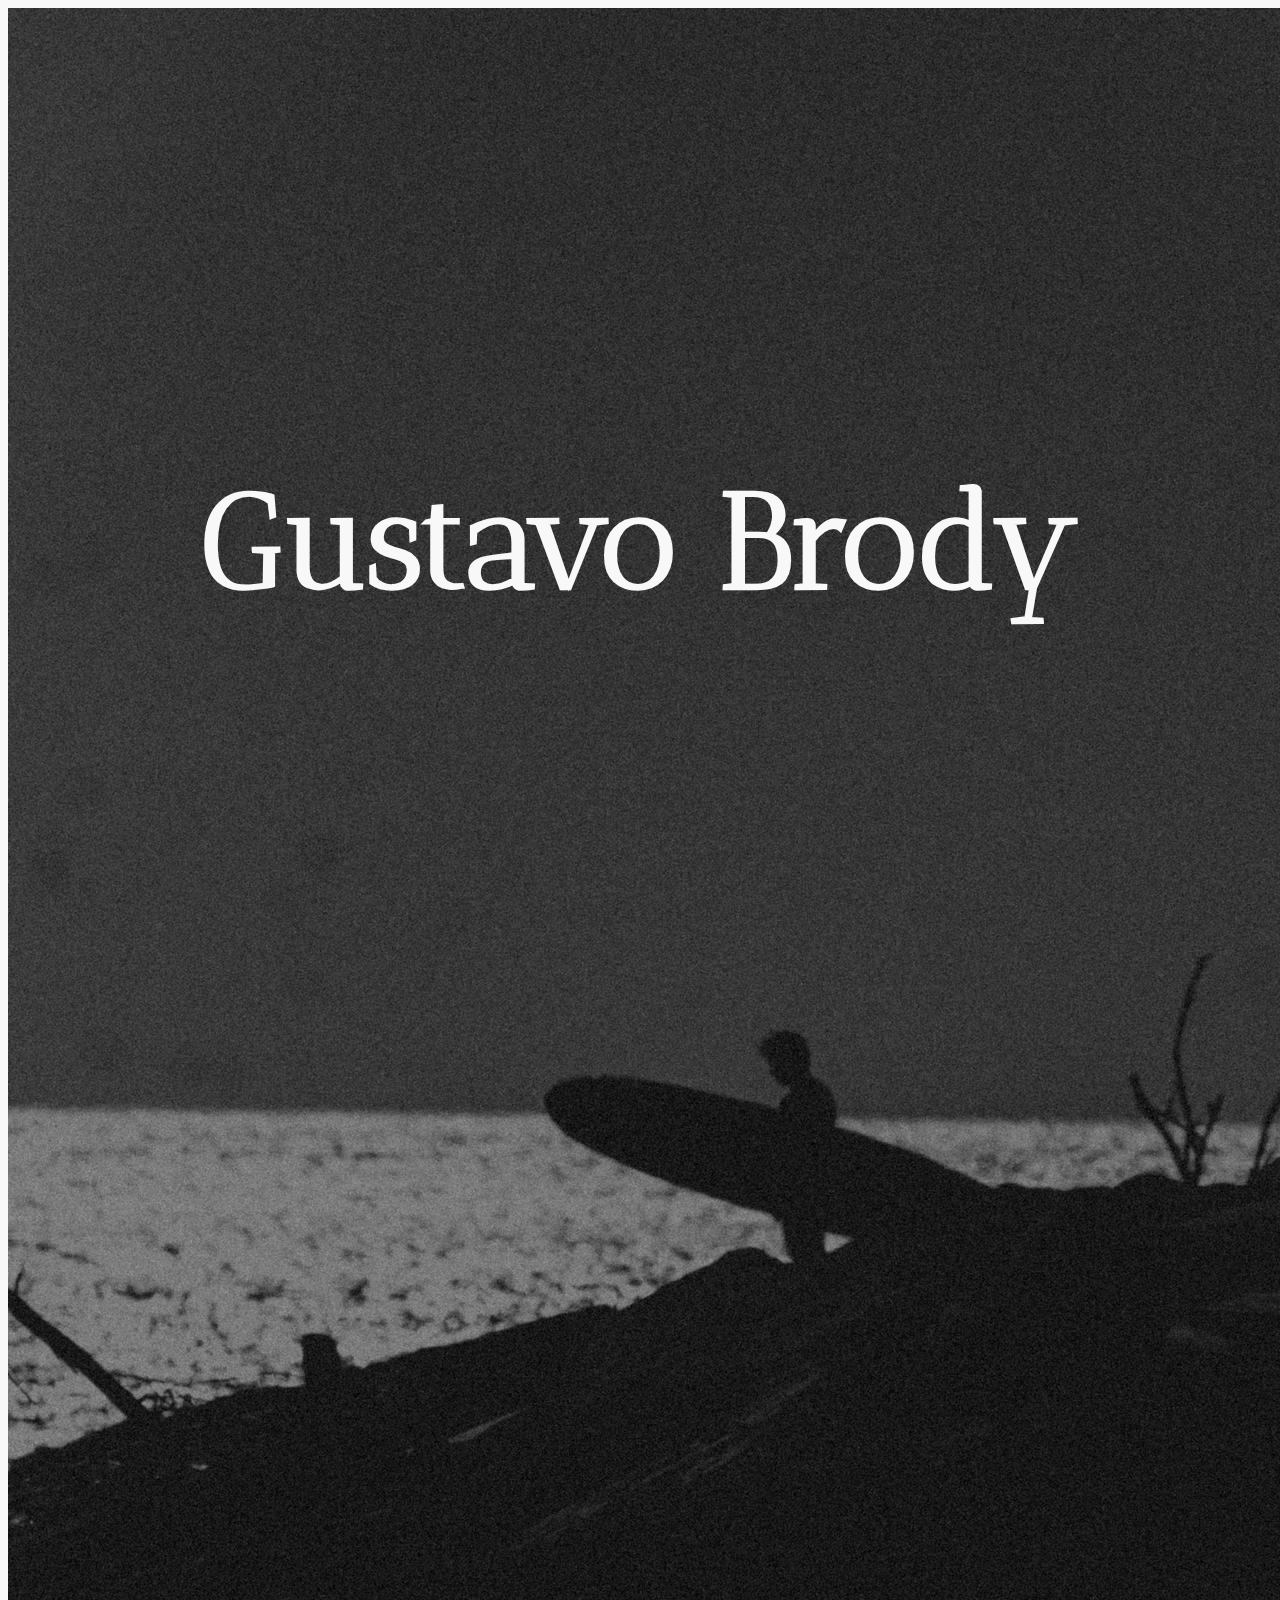
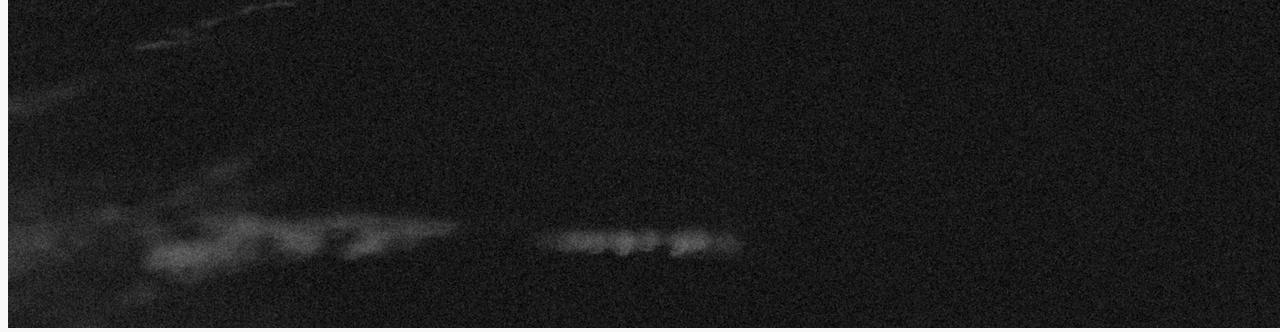
==== index.html @ 8622741b "About and Landing Page Done" ====
<!DOCTYPE html>
<html lang="en">
  <head>
    <!-- Required meta tags -->
    <meta charset="utf-8" />
    <meta name="viewport" content="width=device-width, initial-scale=1" />

    <!-- Bootstrap CSS -->
    <link
      href="https://cdn.jsdelivr.net/npm/bootstrap@5.0.2/dist/css/bootstrap.min.css"
      rel="stylesheet"
      integrity="sha384-EVSTQN3/azprG1Anm3QDgpJLIm9Nao0Yz1ztcQTwFspd3yD65VohhpuuCOmLASjC"
      crossorigin="anonymous"
    />
    <!-- Custom CSS -->
    <link rel="stylesheet" href="custom.css" />

    <title>Gustavo Brody</title>
  </head>
  <body>
    <header></header>
    <main class="container-fluid m-0 p-0">
      <section class="landing-page">
        <div class="row h-100 m-0 align-items-center">
          <div class="col-4 p-0"></div>
          <div class="col-4 p-0">
            <h1 class="centered">Gustavo Brody</h1>
            <img
              src="img/euricoPier.jfif"
              alt="Surfer on a pier"
              class="img-fluid"
            />
          </div>
          <div class="col-4 p-0"></div>
        </div>
      </section>
    </main>
    <footer></footer>

    <!-- Optional JavaScript; choose one of the two! -->

    <!-- Option 1: Bootstrap Bundle with Popper -->
    <script
      src="https://cdn.jsdelivr.net/npm/bootstrap@5.0.2/dist/js/bootstrap.bundle.min.js"
      integrity="sha384-MrcW6ZMFYlzcLA8Nl+NtUVF0sA7MsXsP1UyJoMp4YLEuNSfAP+JcXn/tWtIaxVXM"
      crossorigin="anonymous"
    ></script>

    <!-- Option 2: Separate Popper and Bootstrap JS -->
    <!--
    <script src="https://cdn.jsdelivr.net/npm/@popperjs/core@2.9.2/dist/umd/popper.min.js" integrity="sha384-IQsoLXl5PILFhosVNubq5LC7Qb9DXgDA9i+tQ8Zj3iwWAwPtgFTxbJ8NT4GN1R8p" crossorigin="anonymous"></script>
    <script src="https://cdn.jsdelivr.net/npm/bootstrap@5.0.2/dist/js/bootstrap.min.js" integrity="sha384-cVKIPhGWiC2Al4u+LWgxfKTRIcfu0JTxR+EQDz/bgldoEyl4H0zUF0QKbrJ0EcQF" crossorigin="anonymous"></script>
    -->
  </body>
</html>
---- custom.css ----
@font-face {
  font-family: Antic;
  src: url("fonts/AnticDidone-Regular.ttf");
}

h1 {
  font-size: 136px;
}

.h2 {
  font-size: 24px;
}

body {
  font-family: Antic;
  color: black;
  background-color: #f8f8f8;
}

/*        */
/* Navbar */
/*        */
.navbar {
  height: 100px;
  color: black !important;
  font-family: Antic;
}
.navbar-brand {
  font-size: 24px;
  margin-left: -25px;
  line-height: 85%;
}
.navbar-nav li:last-child {
  padding-left: 57px;
}
.navbar-nav li a {
  font-size: 16px;
}
.navbar-brand,
.navbar-nav li a {
  color: black !important;
  font-family: Antic;
}

/*              */
/* Landing Page */
/*              */
.landing-page {
  height: 100vh;
  background-color: black;
  color: #f8f8f8;
}

.centered {
  position: absolute;
  /* horizontal center */
  margin-left: auto;
  margin-right: auto;
  left: 0;
  right: 0;
  text-align: center;
  /* verical center */
  top: 50%;
  transform: translateY(-50%);
}

/*              */
/* About Page   */
/*              */

.ig-big {
  width: 37px;
  margin-top: 100px;
  margin-bottom: 35px;
  display: block;
}
.ig-small {
  width: 20px;
  display: block;
}

.about-row {
  margin-top: 55px;
  margin-bottom: 100px;
}

.small-divisor {
  margin-left: 60px;
  width: 9px;
  background-color: black;
}

/*        */
/* footer */
/*        */
footer {
  height: 100px;
}
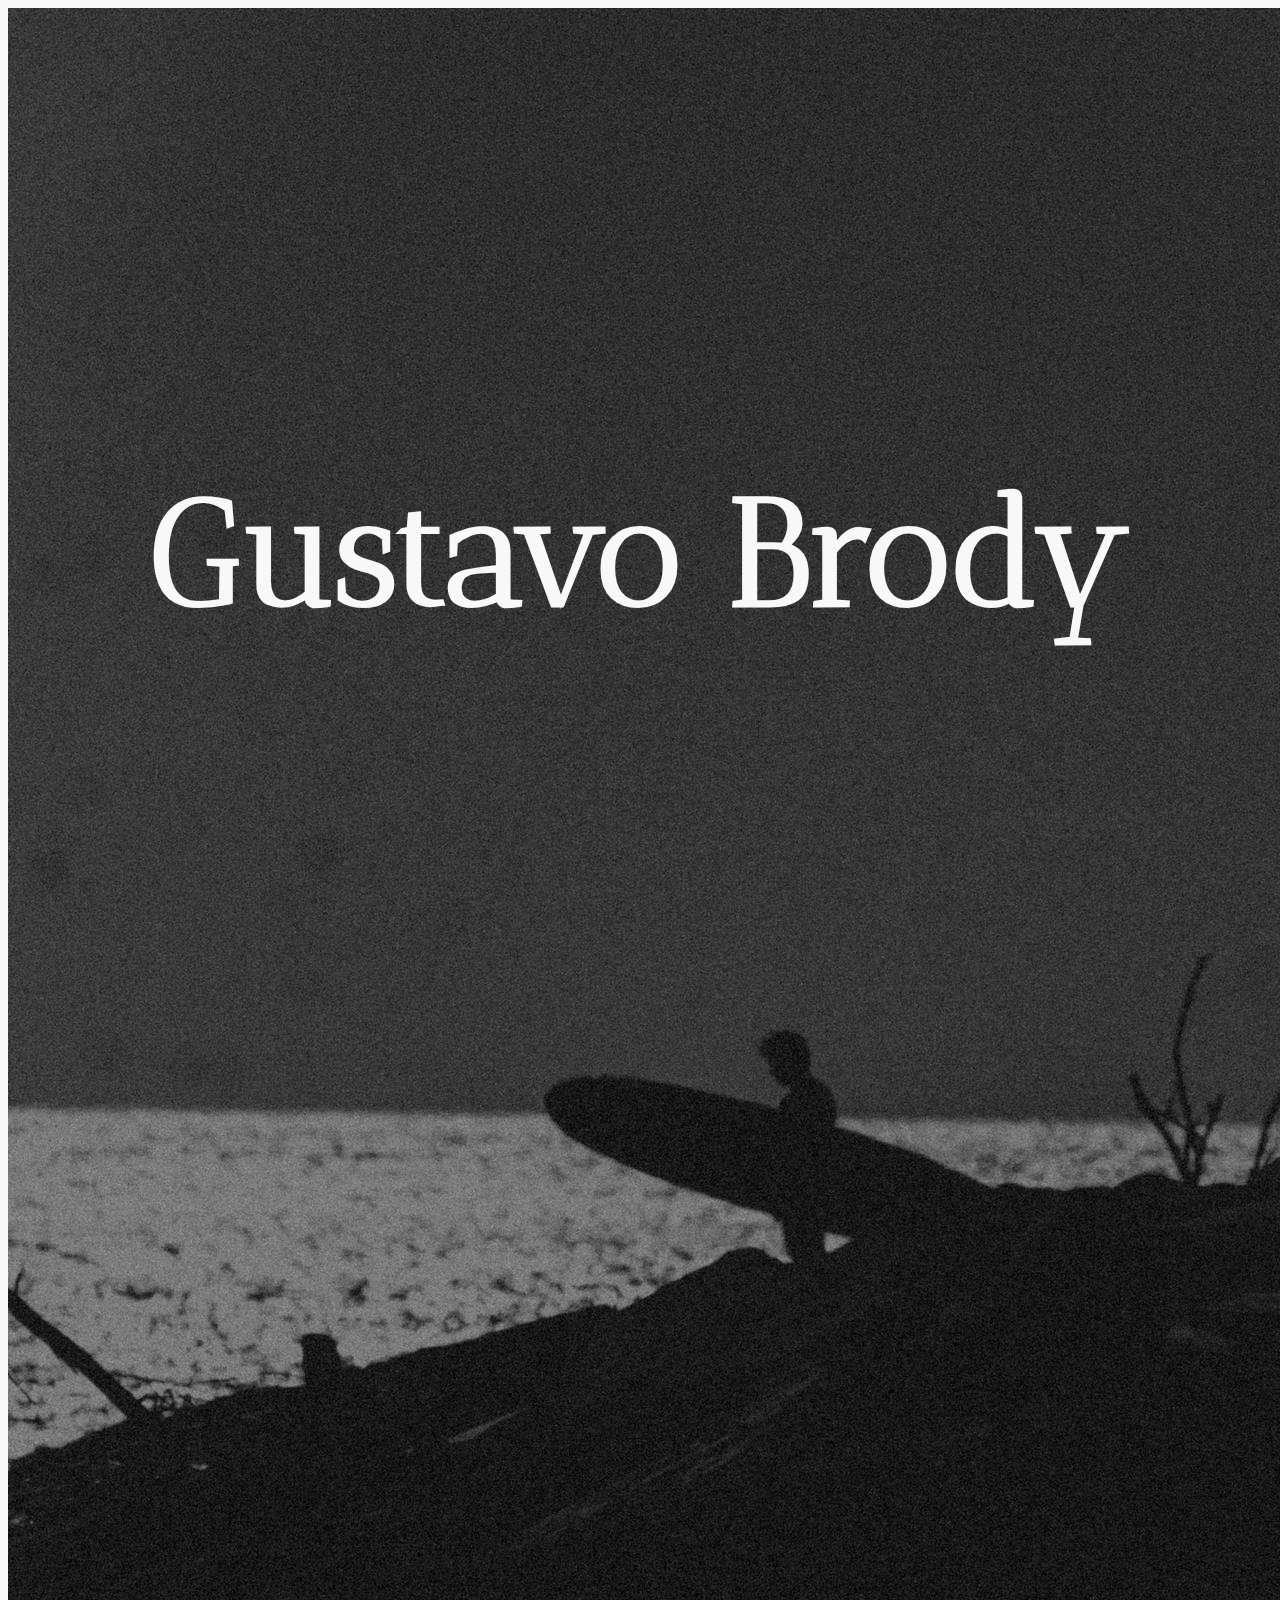
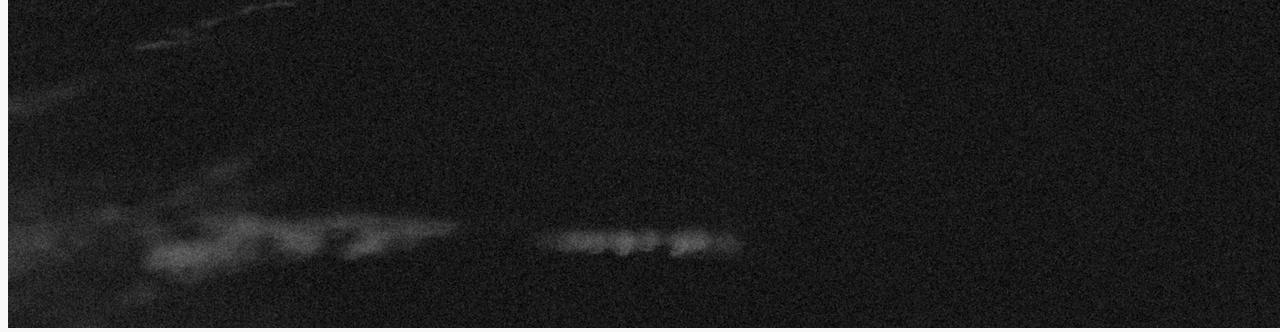
==== commit 4006a70a: "All pages done. Landing Page and  About Responsive. Albums and Album template left." ====
--- a/index.html
+++ b/index.html
@@ -18,12 +18,11 @@
     <title>Gustavo Brody</title>
   </head>
   <body>
-    <header></header>
     <main class="container-fluid m-0 p-0">
       <section class="landing-page">
         <div class="row h-100 m-0 align-items-center">
-          <div class="col-4 p-0"></div>
-          <div class="col-4 p-0">
+          <div class="col-3 col-sm-4 p-0"></div>
+          <div class="col-6 col-sm-4 p-0">
             <h1 class="centered">Gustavo Brody</h1>
             <img
               src="img/euricoPier.jfif"
@@ -31,25 +30,16 @@
               class="img-fluid"
             />
           </div>
-          <div class="col-4 p-0"></div>
+          <div class="col-3 col-sm-4 p-0"></div>
         </div>
       </section>
     </main>
-    <footer></footer>
-
     <!-- Optional JavaScript; choose one of the two! -->
-
     <!-- Option 1: Bootstrap Bundle with Popper -->
     <script
       src="https://cdn.jsdelivr.net/npm/bootstrap@5.0.2/dist/js/bootstrap.bundle.min.js"
       integrity="sha384-MrcW6ZMFYlzcLA8Nl+NtUVF0sA7MsXsP1UyJoMp4YLEuNSfAP+JcXn/tWtIaxVXM"
       crossorigin="anonymous"
     ></script>
-
-    <!-- Option 2: Separate Popper and Bootstrap JS -->
-    <!--
-    <script src="https://cdn.jsdelivr.net/npm/@popperjs/core@2.9.2/dist/umd/popper.min.js" integrity="sha384-IQsoLXl5PILFhosVNubq5LC7Qb9DXgDA9i+tQ8Zj3iwWAwPtgFTxbJ8NT4GN1R8p" crossorigin="anonymous"></script>
-    <script src="https://cdn.jsdelivr.net/npm/bootstrap@5.0.2/dist/js/bootstrap.min.js" integrity="sha384-cVKIPhGWiC2Al4u+LWgxfKTRIcfu0JTxR+EQDz/bgldoEyl4H0zUF0QKbrJ0EcQF" crossorigin="anonymous"></script>
-    -->
   </body>
 </html>
--- a/custom.css
+++ b/custom.css
@@ -3,11 +3,37 @@
   src: url("fonts/AnticDidone-Regular.ttf");
 }
 
+.pt-3 {
+  padding-top: 20px !important;
+}
+.pt-4 {
+  padding-top: 40px !important;
+}
+.pb-1 {
+  padding-bottom: 5px !important;
+}
+.pb-3 {
+  padding-bottom: 20px !important;
+}
+.pr-2 {
+  padding-right: 10px !important;
+}
+.pl-2 {
+  padding-left: 10px !important;
+}
+.pl-55 {
+  padding-left: 55px !important;
+}
+
+.mb-3 {
+  margin-bottom: 20px !important;
+}
+
 h1 {
-  font-size: 136px;
-}
-
-.h2 {
+  font-size: 152px;
+}
+
+h2 {
   font-size: 24px;
 }
 
@@ -30,8 +56,8 @@
   margin-left: -25px;
   line-height: 85%;
 }
-.navbar-nav li:last-child {
-  padding-left: 57px;
+.navbar-nav li:first-child {
+  padding-right: 57px;
 }
 .navbar-nav li a {
   font-size: 16px;
@@ -74,8 +100,10 @@
   margin-bottom: 35px;
   display: block;
 }
+
 .ig-small {
   width: 20px;
+  height: 20px;
   display: block;
 }
 
@@ -84,11 +112,113 @@
   margin-bottom: 100px;
 }
 
+.about-text {
+  padding-right: 55px;
+}
+
 .small-divisor {
-  margin-left: 60px;
-  width: 9px;
+  width: 7px;
   background-color: black;
 }
+
+.small-divisor-horizontal {
+  height: 0.6px;
+  width: 80px;
+  background-color: black;
+}
+
+/*             */
+/* Albums Page */
+/*             */
+
+/*images hover effect */
+.container {
+  position: relative;
+  width: 100%;
+}
+
+.overlay {
+  position: absolute;
+  top: 0;
+  bottom: 0;
+  left: 0;
+  right: 0;
+  height: 100%;
+  width: 100%;
+  opacity: 0;
+  transition: 0.5s ease;
+  background-color: white;
+
+  /* margin-bottom: 5px; */
+  margin-bottom: 20px;
+}
+
+.container:hover .overlay {
+  opacity: 0.8;
+}
+
+.text {
+  color: black;
+  font-size: 24px;
+  position: absolute;
+  top: 50%;
+  left: 50%;
+  -webkit-transform: translate(-50%, -50%);
+  -ms-transform: translate(-50%, -50%);
+  transform: translate(-50%, -50%);
+  text-align: center;
+}
+.text:hover {
+  text-decoration: underline;
+}
+
+/* Album Template */
+
+.arrow {
+  position: fixed;
+  top: 50px;
+  left: 50px;
+  width: 16.2px;
+  height: 18px;
+}
+
+.arrow:hover {
+  transform: scale(1.2);
+}
+
+/* The sidebar menu */
+.side-section {
+  padding-left: 8.33vw;
+  height: 100vh; /* Full-height: remove this if you want "auto" height */
+  width: 25vw; /* Set the width of the sidebar */
+  position: fixed; /* Fixed Sidebar (stay in place on scroll) */
+  z-index: 1; /* Stay on top */
+  top: 0; /* Stay at the top */
+  left: 0;
+  overflow-x: hidden; /* Disable horizontal scroll */
+}
+.side-section .div:first-child {
+  padding-right: 55px;
+}
+
+.side-section-text h2 {
+  padding-bottom: 55px;
+}
+
+.album-divisor {
+  margin-top: 90px;
+  margin-left: 55px;
+  width: 6px;
+  background-color: black;
+}
+
+.album-gallery {
+  padding-top: 90px;
+}
+
+/* .album-gallery row col:first-child {
+  padding-left: 55px;
+} */
 
 /*        */
 /* footer */
@@ -96,3 +226,162 @@
 footer {
   height: 100px;
 }
+
+.footer-fixed {
+  position: fixed;
+  height: 100px;
+  width: 100vw;
+  bottom: 0;
+  left: 0;
+  z-index: 1;
+  background-color: #f8f8f8;
+}
+
+/*              */
+/* Media Queries */
+/*              */
+
+/* // Large devices (desktops, less than 1200px) */
+@media (max-width: 1199.98px) {
+  h1 {
+    font-size: 128px;
+  }
+}
+
+/* // Medium devices (tablets, less than 992px) */
+@media (max-width: 991.98px) {
+  h1 {
+    font-size: 112px;
+  }
+}
+
+/* Small devices (landscape phones, less than 768px) */
+@media (max-width: 767.98px) {
+  body {
+    font-size: 14px;
+  }
+
+  h1 {
+    font-size: 88px;
+  }
+
+  h2,
+  .navbar-brand {
+    font-size: 20px;
+  }
+
+  .ig-big {
+    width: 25px;
+    margin-bottom: 50px;
+    margin-top: 0;
+  }
+
+  .about-row {
+    margin-bottom: 0;
+  }
+
+  body
+    > main
+    > section
+    > div.row.about-row.h-100.mx-0
+    > div.col-12.col-md-2.d-flex-column.align-self-center
+    > h2 {
+    margin-top: 50px;
+    padding-bottom: 50px;
+  }
+  .small-divisor-horizontal {
+    margin-top: 50px;
+  }
+
+  .about-text {
+    padding-right: 0px;
+  }
+}
+
+/* Extra small devices (portrait phones, less than 576px) */
+@media (max-width: 575.98px) {
+  h1 {
+    font-size: 72px;
+  }
+  .navbar-nav li:first-child {
+    padding-right: 35px;
+  }
+}
+
+/* Custom query*/
+@media (max-width: 469.98px) {
+  h1 {
+    font-size: 64px;
+  }
+  .ig-small {
+    width: 15px;
+    height: 15px;
+  }
+
+  .navbar-nav li:first-child {
+    padding-right: 30px;
+  }
+}
+
+/* Extra small devices (portrait phones, less than 576px) */
+@media (max-width: 419.98px) {
+  body {
+    font-size: 9px;
+  }
+
+  h1 {
+    font-size: 48px;
+  }
+  h2,
+  .navbar-brand {
+    font-size: 14px;
+  }
+
+  .navbar {
+    height: 90px;
+  }
+  .navbar-brand {
+    margin-left: -15px;
+    line-height: 85%;
+  }
+  .navbar-nav li:first-child {
+    padding-right: 25px;
+  }
+  .navbar-nav li a {
+    font-size: 10px;
+  }
+  .navbar-brand,
+  .navbar-nav li a {
+    color: black !important;
+    font-family: Antic;
+  }
+
+  .small-divisor-horizontal {
+    width: 55px;
+    margin-top: 30px;
+  }
+
+  .ig-big {
+    margin-bottom: 30px;
+    margin-top: 0;
+  }
+
+  body
+    > main
+    > section
+    > div.row.about-row.h-100.mx-0
+    > div.col-12.col-md-2.d-flex-column.align-self-center
+    > h2 {
+    margin-top: 30px;
+    padding-bottom: 30px;
+  }
+
+  .ig-small {
+    width: 12px;
+    height: 12px;
+  }
+
+  footer {
+    height: 75px;
+  }
+}
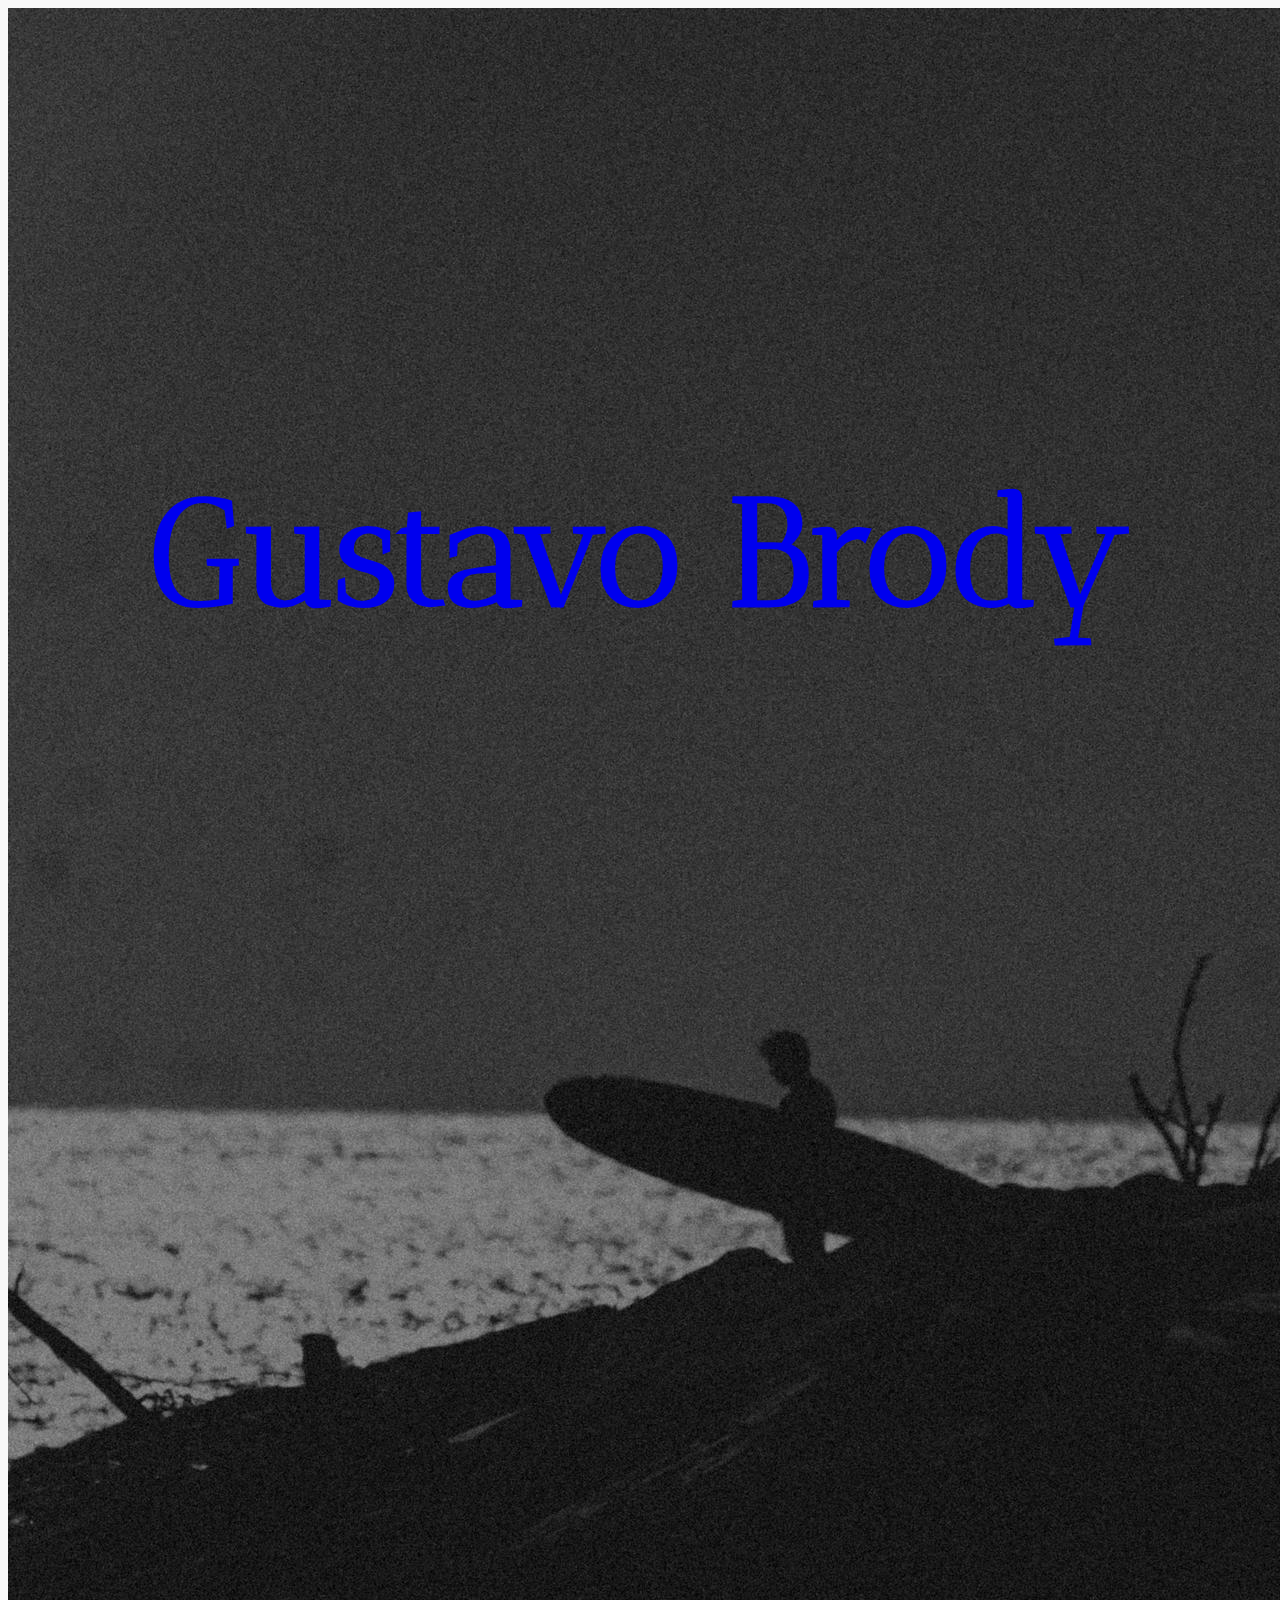
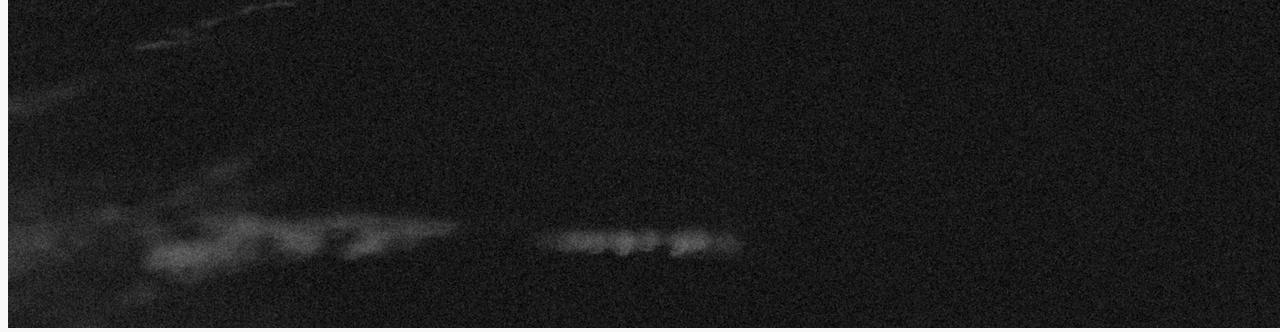
==== commit 391f400d: "landing page added link" ====
--- a/index.html
+++ b/index.html
@@ -23,7 +23,8 @@
         <div class="row h-100 m-0 align-items-center">
           <div class="col-3 col-sm-4 p-0"></div>
           <div class="col-6 col-sm-4 p-0">
-            <h1 class="centered">Gustavo Brody</h1>
+            <a href="about.html"><h1 class="centered">Gustavo Brody</h1></a>
+
             <img
               src="img/euricoPier.jfif"
               alt="Surfer on a pier"
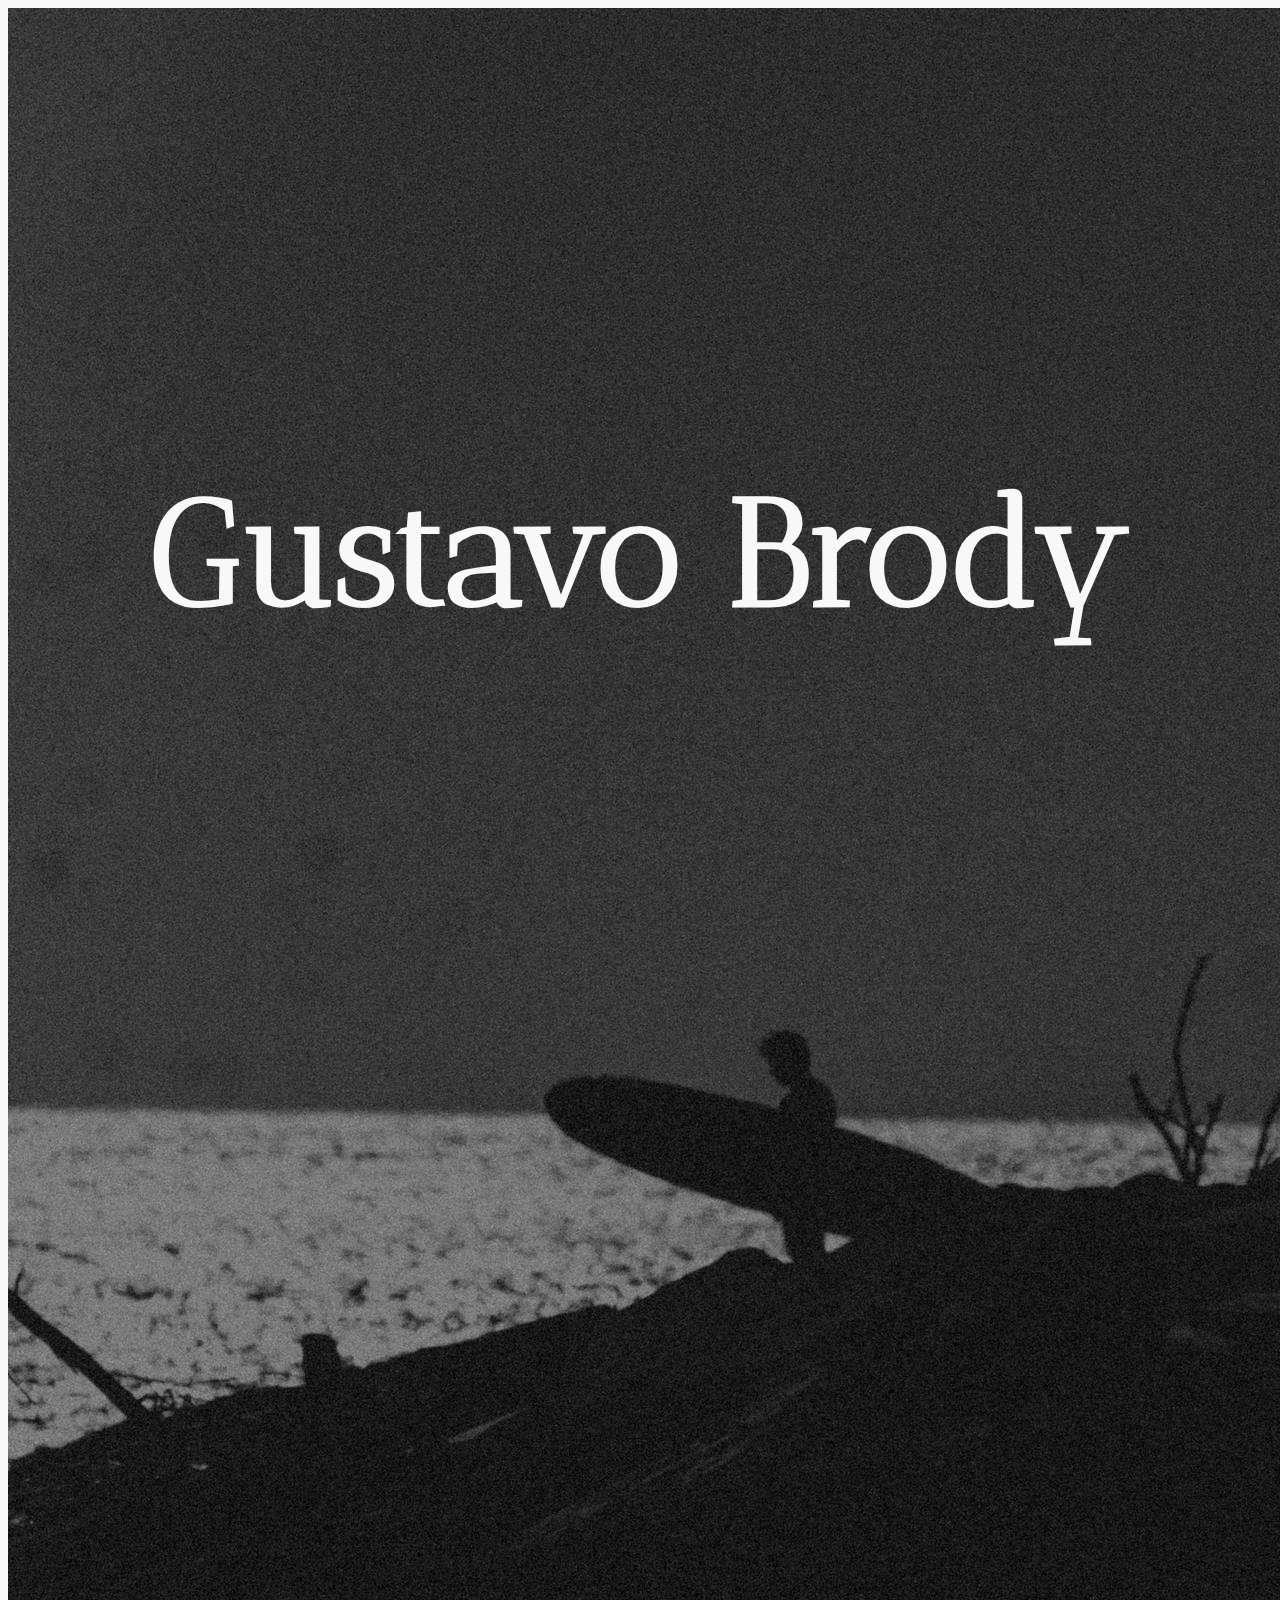
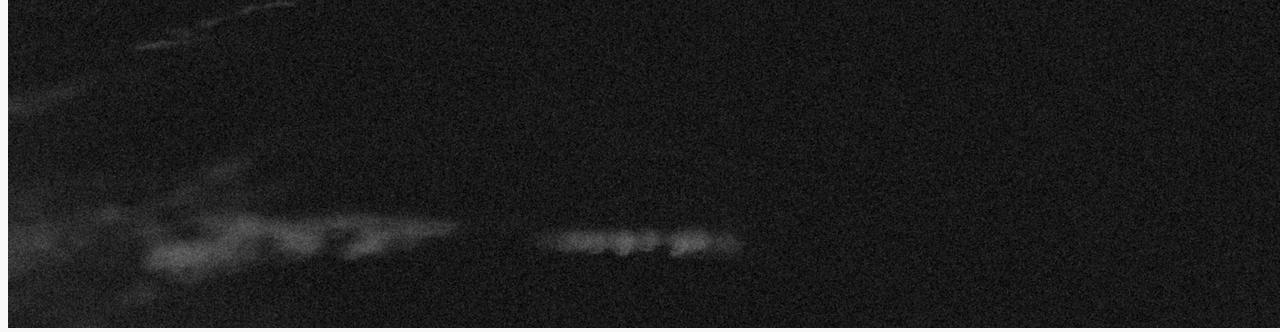
==== commit 5abe3951: "landing page link color fix" ====
--- a/index.html
+++ b/index.html
@@ -23,8 +23,9 @@
         <div class="row h-100 m-0 align-items-center">
           <div class="col-3 col-sm-4 p-0"></div>
           <div class="col-6 col-sm-4 p-0">
-            <a href="about.html"><h1 class="centered">Gustavo Brody</h1></a>
-
+            <a href="about.html">
+              <h1 class="centered">Gustavo Brody</h1>
+            </a>
             <img
               src="img/euricoPier.jfif"
               alt="Surfer on a pier"
--- a/custom.css
+++ b/custom.css
@@ -41,6 +41,13 @@
   font-family: Antic;
   color: black;
   background-color: #f8f8f8;
+}
+
+a {
+  color: black;
+}
+a:hover {
+  color: black;
 }
 
 /*        */
@@ -88,6 +95,7 @@
   /* verical center */
   top: 50%;
   transform: translateY(-50%);
+  color: #f8f8f8;
 }
 
 /*              */
